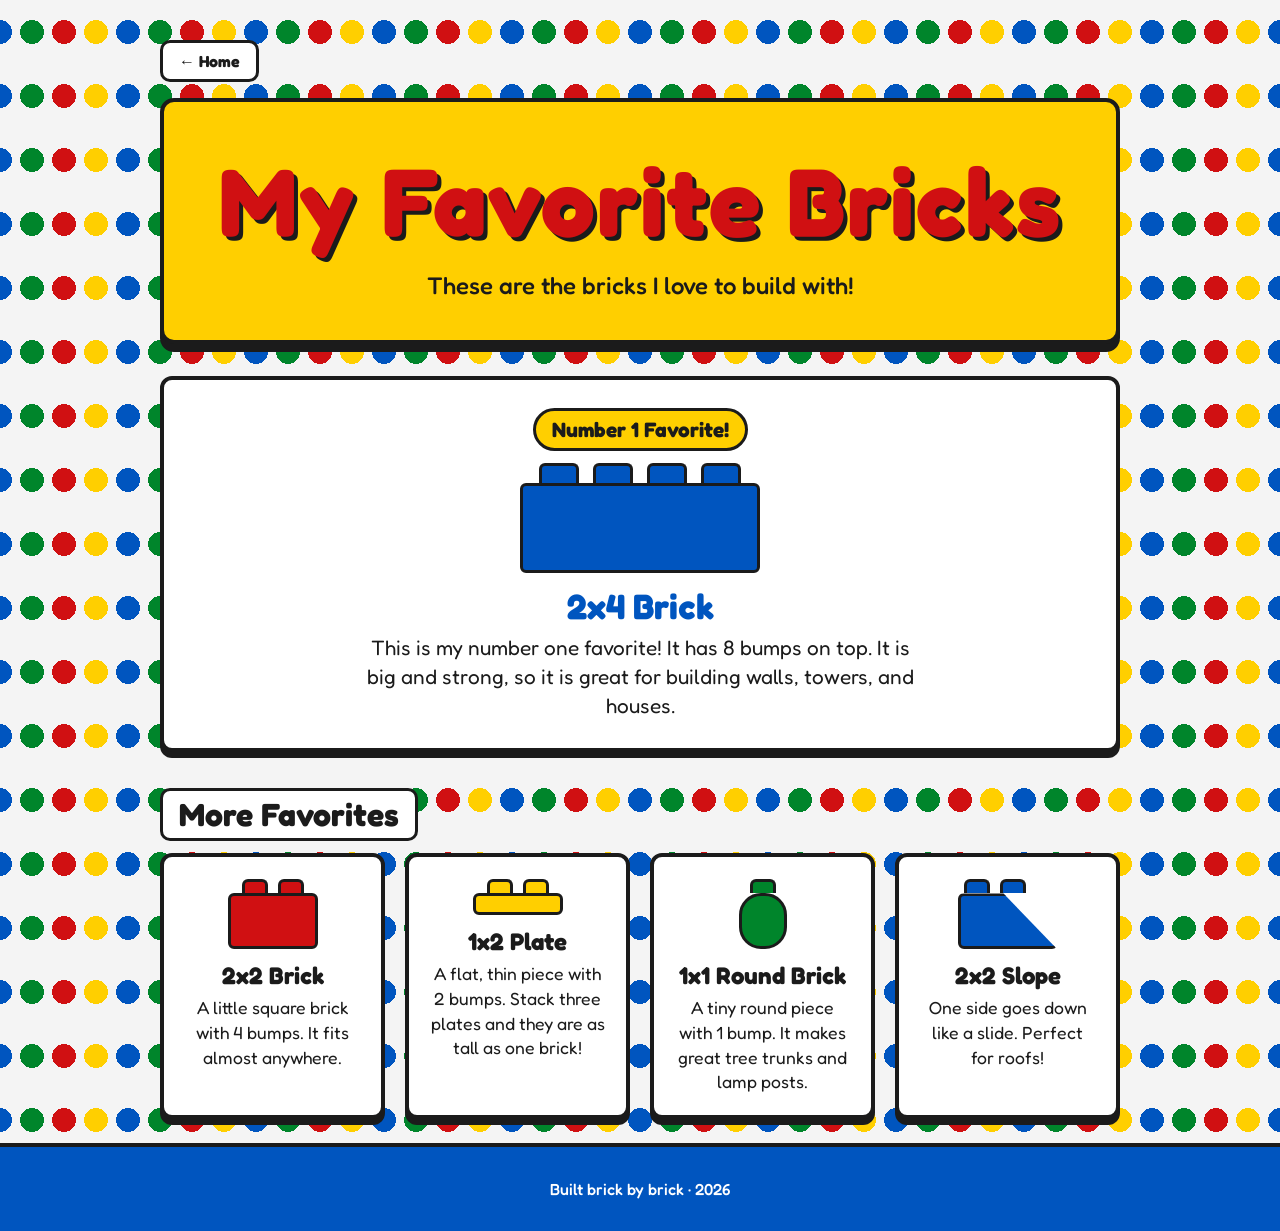
==== frontend/bricks.html @ 42b81dd6 "Add Favorite Bricks page and Stud Stacking Game; remove My Builds card" ====
<!DOCTYPE html>
<html lang="en">
<head>
  <meta charset="UTF-8">
  <meta name="viewport" content="width=device-width, initial-scale=1.0">
  <title>My Favorite Bricks</title>
  <link rel="preconnect" href="https://fonts.googleapis.com">
  <link rel="preconnect" href="https://fonts.gstatic.com" crossorigin>
  <link href="https://fonts.googleapis.com/css2?family=Fredoka:wght@500;700&display=swap" rel="stylesheet">
  <link rel="stylesheet" href="styles.css">
</head>
<body>
  <main class="page">
    <a class="back-link" href="index.html">&larr; Home</a>

    <header class="hero">
      <h1 class="page-title">My Favorite Bricks</h1>
      <p class="welcome">These are the bricks I love to build with!</p>
    </header>

    <section id="featured" class="featured"></section>

    <h2 class="sub-title">More Favorites</h2>
    <section id="others" class="brick-grid"></section>
  </main>

  <footer class="footer">
    <p>Built brick by brick &middot; <span id="year"></span></p>
  </footer>

  <script src="../backend/content.js"></script>
  <script src="../interface/api.js"></script>
  <script src="brick-art.js"></script>
  <script src="bricks.js"></script>
</body>
</html>
---- frontend/styles.css ----
/* Classic brick colors. Every stud uses exactly one of these, solid, never blended. */
:root {
  --red: #D01012;
  --yellow: #FFCF00;
  --blue: #0055BF;
  --green: #00852B;
  --ink: #1B1B1B;
  --plate: #F4F4F4;
}

* { box-sizing: border-box; }

body {
  margin: 0;
  min-height: 100vh;
  font-family: "Fredoka", "Comic Sans MS", "Trebuchet MS", sans-serif;
  color: var(--ink);
  background-color: var(--plate);
  /* Stud pattern: four layers, each a single solid color with a hard edge (no gradients inside a stud). */
  background-image:
    radial-gradient(circle at center, var(--red) 0 12px, transparent 12px),
    radial-gradient(circle at center, var(--yellow) 0 12px, transparent 12px),
    radial-gradient(circle at center, var(--blue) 0 12px, transparent 12px),
    radial-gradient(circle at center, var(--green) 0 12px, transparent 12px);
  background-size: 128px 64px;
  background-position: 0 0, 32px 0, 64px 0, 96px 0;
  display: flex;
  flex-direction: column;
}

.page {
  flex: 1;
  width: min(960px, 92%);
  margin: 40px auto 24px;
}

/* A row of four bricks. Each brick and its studs are one solid color. */
.brick-row {
  display: grid;
  grid-template-columns: repeat(4, 1fr);
  gap: 8px;
  margin-bottom: 24px;
}

.brick {
  position: relative;
  height: 56px;
  margin-top: 16px;
  border-radius: 6px;
  display: flex;
  justify-content: space-around;
  padding: 0 10%;
  border: 3px solid var(--ink);
}

.brick span {
  width: 26px;
  height: 16px;
  margin-top: -19px;
  border: 3px solid var(--ink);
  border-bottom: none;
  border-radius: 6px 6px 0 0;
  background: inherit; /* same single solid color as its brick */
}

.red    { background: var(--red); }
.yellow { background: var(--yellow); }
.blue   { background: var(--blue); }
.green  { background: var(--green); }

.hero {
  background: var(--yellow);
  border: 4px solid var(--ink);
  border-radius: 14px;
  padding: 40px 24px;
  text-align: center;
  box-shadow: 0 8px 0 var(--ink);
}

.hero h1 {
  margin: 0;
  font-size: clamp(3rem, 10vw, 6rem);
  font-weight: 700;
  letter-spacing: 2px;
  color: var(--red);
  text-shadow: 4px 4px 0 var(--ink);
}

.welcome {
  margin: 12px 0 0;
  font-size: clamp(1.1rem, 2.6vw, 1.5rem);
  font-weight: 500;
}

.cards {
  display: grid;
  grid-template-columns: repeat(auto-fit, minmax(220px, 1fr));
  gap: 20px;
  margin-top: 32px;
}

.card {
  border: 4px solid var(--ink);
  border-radius: 12px;
  padding: 20px;
  color: #fff;
  box-shadow: 0 6px 0 var(--ink);
  transition: transform 0.15s ease;
  cursor: pointer;
}

.card h2 { margin: 0 0 8px; font-size: 1.6rem; }
.card p  { margin: 0; font-size: 1.05rem; }

.card.pop { transform: translateY(-8px); }

.footer {
  text-align: center;
  padding: 16px;
  background: var(--blue);
  color: #fff;
  border-top: 4px solid var(--ink);
  font-weight: 500;
}

@media (max-width: 600px) {
  .brick-row { grid-template-columns: repeat(2, 1fr); }
}

/* ---------- Page links on the homepage ---------- */
.page-links {
  display: grid;
  grid-template-columns: repeat(auto-fit, minmax(220px, 1fr));
  gap: 20px;
  margin-top: 32px;
}

.page-link {
  display: block;
  text-align: center;
  text-decoration: none;
  font-size: 1.5rem;
  font-weight: 700;
  padding: 22px 16px;
  border: 4px solid var(--ink);
  border-radius: 12px;
  box-shadow: 0 6px 0 var(--ink);
  color: #fff;
  transition: transform 0.15s ease;
}
.page-link.yellow { color: var(--ink); }
.page-link:hover, .page-link:focus { transform: translateY(-4px); }

.back-link {
  display: inline-block;
  margin-bottom: 16px;
  padding: 8px 16px;
  background: #fff;
  color: var(--ink);
  border: 3px solid var(--ink);
  border-radius: 10px;
  text-decoration: none;
  font-weight: 700;
}

.page-title {
  margin: 0;
  font-size: clamp(2.2rem, 7vw, 4rem);
  color: var(--blue);
  text-shadow: 3px 3px 0 var(--ink);
}

.sub-title {
  margin: 36px 0 12px;
  font-size: 2rem;
  background: #fff;
  display: inline-block;
  padding: 4px 16px;
  border: 3px solid var(--ink);
  border-radius: 10px;
}

/* ---------- Favorite Bricks page ---------- */
.featured { margin-top: 32px; }

.brick-grid {
  display: grid;
  grid-template-columns: repeat(auto-fit, minmax(200px, 1fr));
  gap: 20px;
}

.brick-card {
  background: #fff;
  border: 4px solid var(--ink);
  border-radius: 12px;
  padding: 20px;
  text-align: center;
  box-shadow: 0 6px 0 var(--ink);
}
.brick-card h3 { margin: 12px 0 6px; font-size: 1.5rem; }
.brick-card p { margin: 0; font-size: 1.1rem; line-height: 1.4; }

.brick-card.is-featured { padding: 28px; }
.brick-card.is-featured h3 { font-size: 2.2rem; color: var(--blue); }
.brick-card.is-featured p { font-size: 1.3rem; max-width: 560px; margin: 0 auto; }

.badge {
  display: table;
  margin-left: auto !important;
  margin-right: auto !important;
  background: var(--yellow);
  border: 3px solid var(--ink);
  border-radius: 999px;
  padding: 4px 16px;
  font-weight: 700;
  margin-bottom: 12px !important;
}

/* Brick picture: studs on top, body below. Each stud is a single solid color. */
.brick-art { display: inline-flex; flex-direction: column; align-items: center; }
.art-studs { display: flex; gap: 10px; justify-content: center; }
.art-stud {
  width: 26px;
  height: 14px;
  border: 3px solid var(--ink);
  border-bottom: none;
  border-radius: 6px 6px 0 0;
}
.art-body {
  height: 56px;
  border: 3px solid var(--ink);
  border-radius: 6px;
}

.brick-art.shape-plate .art-body { height: 22px; width: 90px; }
.brick-art.shape-round .art-body { width: 48px; border-radius: 22px; }
.brick-art.shape-slope { align-items: flex-start; }
.brick-art.shape-slope .art-studs { padding-left: 6px; }
.brick-art.shape-slope .art-body {
  width: 100px;
  clip-path: polygon(0 0, 46% 0, 100% 100%, 0 100%);
}
.brick-art.shape-brick .art-body { width: 90px; }
.brick-art.big .art-studs { gap: 14px; }
.brick-art.big .art-stud { width: 40px; height: 20px; }
.brick-art.big .art-body { width: 240px; height: 90px; }

/* ---------- Stud stacking game ---------- */
.game { margin-top: 32px; text-align: center; }

.game-board {
  background: #fff;
  border: 4px solid var(--ink);
  border-radius: 12px;
  box-shadow: 0 6px 0 var(--ink);
  padding: 20px;
}

.order-hint { display: flex; gap: 10px; justify-content: center; margin-bottom: 12px; }
.order-hint .stud-piece { width: 34px; height: 34px; cursor: default; }

.stack {
  min-height: 260px;
  display: flex;
  flex-direction: column-reverse; /* first stud sits at the bottom */
  align-items: center;
  justify-content: flex-start;
  gap: 4px;
  padding: 8px;
}

.stud-piece {
  display: inline-block;
  width: 110px;
  height: 56px;
  border: 4px solid var(--ink);
  border-radius: 14px;
  padding: 0;
}
.stack .stud-piece { animation: drop 0.25s ease-out; }

.message { font-size: 1.5rem; font-weight: 700; margin: 12px 0 0; }

.choices { display: flex; flex-wrap: wrap; gap: 16px; justify-content: center; margin: 24px 0; }
.choices .stud-piece {
  width: 90px;
  height: 90px;
  border-radius: 50%;
  cursor: pointer;
  box-shadow: 0 6px 0 var(--ink);
  transition: transform 0.1s ease;
}
.choices .stud-piece:active { transform: translateY(4px); box-shadow: 0 2px 0 var(--ink); }

.restart {
  font-family: inherit;
  font-size: 1.3rem;
  font-weight: 700;
  padding: 10px 24px;
  background: var(--yellow);
  border: 4px solid var(--ink);
  border-radius: 12px;
  box-shadow: 0 6px 0 var(--ink);
  cursor: pointer;
}

.stack.oops { animation: shake 0.4s ease; }
.stack.win { animation: hop 0.6s ease 3; }

.party { pointer-events: none; position: fixed; inset: 0; overflow: hidden; }
.confetti {
  position: absolute;
  top: -30px;
  width: 18px;
  height: 18px;
  border: 2px solid var(--ink);
  border-radius: 4px;
  animation: fall 2.2s linear forwards;
}

@keyframes drop { from { transform: translateY(-40px); opacity: 0; } to { transform: none; opacity: 1; } }
@keyframes shake { 0%, 100% { transform: none; } 25% { transform: translateX(-12px); } 75% { transform: translateX(12px); } }
@keyframes hop { 0%, 100% { transform: none; } 50% { transform: translateY(-24px) scale(1.05); } }
@keyframes fall { to { transform: translateY(110vh) rotate(540deg); } }
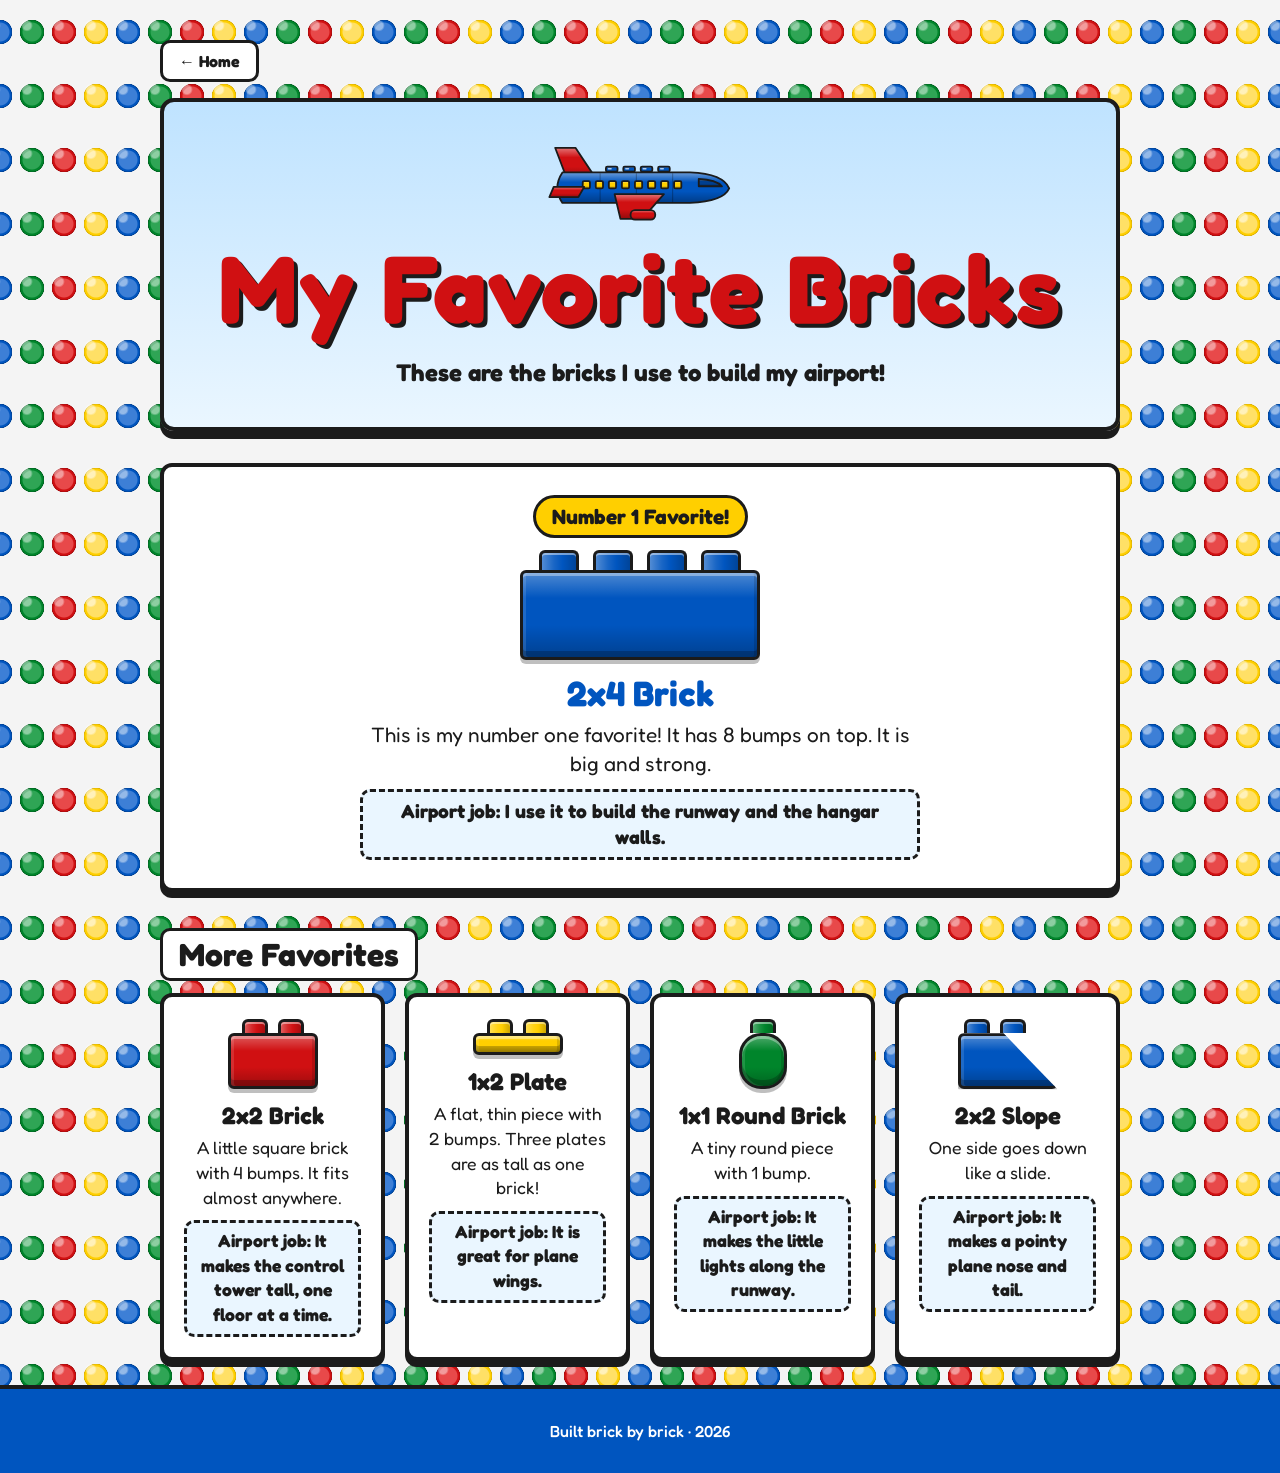
==== commit 9e24535f: "Airport theme, 3D bricks, F-16 guardian, Tower Builder takeoff, and Arcade with four games" ====
--- a/frontend/bricks.html
+++ b/frontend/bricks.html
@@ -13,9 +13,10 @@
   <main class="page">
     <a class="back-link" href="index.html">&larr; Home</a>
 
-    <header class="hero">
+    <header class="hero sky-hero">
+      <div id="hero-plane" class="hero-plane" aria-hidden="true"></div>
       <h1 class="page-title">My Favorite Bricks</h1>
-      <p class="welcome">These are the bricks I love to build with!</p>
+      <p class="welcome">These are the bricks I use to build my airport!</p>
     </header>
 
     <section id="featured" class="featured"></section>
@@ -31,6 +32,7 @@
   <script src="../backend/content.js"></script>
   <script src="../interface/api.js"></script>
   <script src="brick-art.js"></script>
+  <script src="airport-art.js"></script>
   <script src="bricks.js"></script>
 </body>
 </html>
--- a/frontend/styles.css
+++ b/frontend/styles.css
@@ -17,13 +17,18 @@
   color: var(--ink);
   background-color: var(--plate);
   /* Stud pattern: four layers, each a single solid color with a hard edge (no gradients inside a stud). */
+  /* 3D stud pattern. Each stud uses only tints of its own color (never a second color). */
   background-image:
-    radial-gradient(circle at center, var(--red) 0 12px, transparent 12px),
-    radial-gradient(circle at center, var(--yellow) 0 12px, transparent 12px),
-    radial-gradient(circle at center, var(--blue) 0 12px, transparent 12px),
-    radial-gradient(circle at center, var(--green) 0 12px, transparent 12px);
+    radial-gradient(circle at 46% 40%, rgba(255,255,255,0.45) 0 4px, transparent 6px),
+    radial-gradient(circle at center, #E8494A 0 9px, var(--red) 10px 11px, #A00B0D 12px, transparent 12.5px),
+    radial-gradient(circle at 46% 40%, rgba(255,255,255,0.55) 0 4px, transparent 6px),
+    radial-gradient(circle at center, #FFE066 0 9px, var(--yellow) 10px 11px, #D9AF00 12px, transparent 12.5px),
+    radial-gradient(circle at 46% 40%, rgba(255,255,255,0.45) 0 4px, transparent 6px),
+    radial-gradient(circle at center, #3D7FD6 0 9px, var(--blue) 10px 11px, #003F8F 12px, transparent 12.5px),
+    radial-gradient(circle at 46% 40%, rgba(255,255,255,0.45) 0 4px, transparent 6px),
+    radial-gradient(circle at center, #2FA555 0 9px, var(--green) 10px 11px, #005F1E 12px, transparent 12.5px);
   background-size: 128px 64px;
-  background-position: 0 0, 32px 0, 64px 0, 96px 0;
+  background-position: 0 0, 0 0, 32px 0, 32px 0, 64px 0, 64px 0, 96px 0, 96px 0;
   display: flex;
   flex-direction: column;
 }
@@ -60,13 +65,13 @@
   border: 3px solid var(--ink);
   border-bottom: none;
   border-radius: 6px 6px 0 0;
-  background: inherit; /* same single solid color as its brick */
-}
-
-.red    { background: var(--red); }
-.yellow { background: var(--yellow); }
-.blue   { background: var(--blue); }
-.green  { background: var(--green); }
+  background-color: inherit; /* same single color as its brick */
+}
+
+.red    { --c: var(--red);    --c-hi: #E8494A; --c-lo: #A00B0D; background-color: var(--red); }
+.yellow { --c: var(--yellow); --c-hi: #FFE066; --c-lo: #D9AF00; background-color: var(--yellow); }
+.blue   { --c: var(--blue);   --c-hi: #3D7FD6; --c-lo: #003F8F; background-color: var(--blue); }
+.green  { --c: var(--green);  --c-hi: #2FA555; --c-lo: #005F1E; background-color: var(--green); }
 
 .hero {
   background: var(--yellow);
@@ -322,3 +327,407 @@
 @keyframes shake { 0%, 100% { transform: none; } 25% { transform: translateX(-12px); } 75% { transform: translateX(12px); } }
 @keyframes hop { 0%, 100% { transform: none; } 50% { transform: translateY(-24px) scale(1.05); } }
 @keyframes fall { to { transform: translateY(110vh) rotate(540deg); } }
+
+
+/* ---------- Realistic plastic look ----------
+   Light and shadow are white/black overlays on the piece's own color,
+   so every stud and brick stays one color. */
+.brick, .art-body {
+  background-image: linear-gradient(180deg, rgba(255,255,255,0.30) 0%, rgba(255,255,255,0) 30%, rgba(0,0,0,0) 62%, rgba(0,0,0,0.24) 100%);
+  box-shadow:
+    inset 0 3px 0 rgba(255,255,255,0.35),
+    inset 0 -6px 0 rgba(0,0,0,0.22),
+    inset 3px 0 0 rgba(255,255,255,0.12),
+    inset -3px 0 0 rgba(0,0,0,0.14),
+    0 4px 0 rgba(0,0,0,0.25);
+}
+
+.brick span, .art-stud {
+  background-image: linear-gradient(90deg, rgba(255,255,255,0.32) 0%, rgba(255,255,255,0.10) 35%, rgba(0,0,0,0) 60%, rgba(0,0,0,0.20) 100%);
+  box-shadow: inset 0 2px 0 rgba(255,255,255,0.45);
+}
+
+.stud-piece {
+  background-image: linear-gradient(180deg, rgba(255,255,255,0.32) 0%, rgba(255,255,255,0) 35%, rgba(0,0,0,0) 60%, rgba(0,0,0,0.24) 100%);
+  box-shadow: inset 0 3px 0 rgba(255,255,255,0.35), inset 0 -6px 0 rgba(0,0,0,0.22);
+}
+
+.choices .stud-piece, .order-hint .stud-piece {
+  background-image:
+    radial-gradient(circle at 36% 30%, rgba(255,255,255,0.60) 0 12%, rgba(255,255,255,0) 38%),
+    radial-gradient(circle at 50% 50%, rgba(0,0,0,0) 0 55%, rgba(0,0,0,0.25) 75%);
+  box-shadow: inset 0 -5px 0 rgba(0,0,0,0.22), 0 6px 0 var(--ink);
+}
+.order-hint .stud-piece { box-shadow: inset 0 -3px 0 rgba(0,0,0,0.22); }
+.choices .stud-piece:active { box-shadow: inset 0 -3px 0 rgba(0,0,0,0.22), 0 2px 0 var(--ink); }
+
+.confetti {
+  background-image: linear-gradient(180deg, rgba(255,255,255,0.35), rgba(0,0,0,0.2));
+}
+
+/* =====================================================================
+   AIRPORT THEME
+   Every brick, stud, plane, and tower piece uses only red, yellow, blue, or green.
+   Shading = lighter/darker tones of the same color or white/black overlays.
+   ===================================================================== */
+:root {
+  --sky-top: #BFE3FF;
+  --sky-low: #EAF6FF;
+  --tarmac: #3A3E44;
+}
+
+/* ---------- SVG brick art (planes, jet, tower) ---------- */
+.art-svg { display: block; width: 100%; height: auto; overflow: visible; }
+.art-svg .pc { fill: var(--c); }
+.art-svg .pc.tone-hi { fill: var(--c-hi); }
+.art-svg .pc.tone-lo { fill: var(--c-lo); }
+.art-svg .shade { stroke: none; }
+.art-svg .edge { fill: none; stroke: var(--ink); stroke-width: 2.5; stroke-linejoin: round; }
+.art-svg .seam { stroke: rgba(0,0,0,0.28); stroke-width: 1.5; }
+.art-svg .shine { fill: rgba(255,255,255,0.7); }
+.art-svg .gleam { fill: none; stroke: rgba(255,255,255,0.8); stroke-width: 3; stroke-linecap: round; }
+.art-svg .mouth { fill: var(--ink); }
+/* the color classes also set background-color; SVG shapes ignore it */
+
+/* ---------- Homepage airport scene ---------- */
+.airport {
+  position: relative;
+  overflow: hidden;
+  border: 4px solid var(--ink);
+  border-radius: 14px;
+  box-shadow: 0 8px 0 var(--ink);
+  background: linear-gradient(180deg, var(--sky-top) 0%, var(--sky-low) 70%);
+}
+
+.airport-sign {
+  position: relative;
+  z-index: 2;
+  width: fit-content;
+  max-width: calc(100% - 32px);
+  margin: 24px auto 0;
+  padding: 14px 28px 16px;
+  text-align: center;
+  background: #fff;
+  border: 4px solid var(--ink);
+  border-radius: 12px;
+  box-shadow: 0 6px 0 var(--ink);
+}
+.airport-sign h1 {
+  margin: 0;
+  font-size: clamp(3rem, 10vw, 5.5rem);
+  line-height: 1;
+  letter-spacing: 2px;
+  color: var(--red);
+  text-shadow: 4px 4px 0 var(--ink);
+}
+.airport-sign .welcome { margin-top: 10px; }
+
+.clouds { position: absolute; inset: 0; pointer-events: none; }
+.cloud {
+  position: absolute;
+  height: 26px;
+  background: #fff;
+  border-radius: 6px;
+  box-shadow: inset 0 -5px 0 rgba(0,0,0,0.06), 0 3px 0 rgba(0,0,0,0.08);
+}
+.cloud::before {
+  content: "";
+  position: absolute;
+  left: 22%;
+  top: -16px;
+  width: 50%;
+  height: 18px;
+  background: #fff;
+  border-radius: 6px 6px 0 0;
+}
+.cloud.c1 { width: 120px; left: 5%; top: 40px; }
+.cloud.c2 { width: 90px; right: 8%; top: 30px; }
+.cloud.c3 { width: 140px; left: 52%; top: 250px; opacity: 0.8; }
+
+.sky-lane {
+  position: relative;
+  z-index: 1;
+  height: 190px;
+}
+.guardian-jet {
+  position: absolute;
+  left: 50%;
+  top: 10px;
+  width: min(400px, 78%);
+  margin-left: calc(min(400px, 78%) / -2);
+  filter: drop-shadow(0 10px 6px rgba(0,0,0,0.18));
+  animation: jet-glide 6s ease-in-out infinite alternate;
+}
+.jet-tag {
+  position: absolute;
+  right: 4%;
+  top: 6px;
+  margin: 0;
+  padding: 4px 12px;
+  font-weight: 700;
+  font-size: 1rem;
+  background: var(--yellow);
+  border: 3px solid var(--ink);
+  border-radius: 999px;
+  box-shadow: 0 3px 0 var(--ink);
+}
+
+.airfield {
+  position: relative;
+  height: 250px;
+}
+.tower {
+  position: absolute;
+  z-index: 2;
+  left: 5%;
+  bottom: 114px;
+  width: 110px;
+}
+.grass {
+  position: absolute;
+  left: 0; right: 0;
+  bottom: 110px;
+  height: 22px;
+  background-color: var(--green);
+  background-image:
+    radial-gradient(circle at 50% 45%, var(--c-hi, #2FA555) 0 4px, var(--green) 5px 6px, #005F1E 7px, transparent 7.5px),
+    linear-gradient(180deg, rgba(255,255,255,0.25), rgba(0,0,0,0.2));
+  background-size: 22px 22px, 100% 100%;
+  border-top: 3px solid var(--ink);
+}
+.runway {
+  position: absolute;
+  left: 0; right: 0; bottom: 0;
+  height: 110px;
+  background: var(--tarmac);
+  background-image: linear-gradient(180deg, rgba(255,255,255,0.08), rgba(0,0,0,0.25));
+  border-top: 3px solid var(--ink);
+}
+.center-line {
+  position: absolute;
+  left: 0; right: 0; top: 50%;
+  height: 8px;
+  margin-top: -4px;
+  background: repeating-linear-gradient(90deg, #fff 0 46px, transparent 46px 80px);
+  opacity: 0.9;
+}
+.runway-lights {
+  position: absolute;
+  left: 2%; right: 2%;
+  display: flex;
+  justify-content: space-between;
+}
+.runway-lights.top { top: 10px; }
+.runway-lights.bottom { bottom: 10px; }
+.runway-light {
+  width: 14px;
+  height: 14px;
+  border-radius: 50%;
+  border: 2px solid var(--ink);
+  background-image: radial-gradient(circle at 35% 30%, rgba(255,255,255,0.75) 0 20%, rgba(255,255,255,0) 45%),
+                    radial-gradient(circle, rgba(0,0,0,0) 55%, rgba(0,0,0,0.25) 80%);
+  box-shadow: 0 0 8px 1px var(--c-hi);
+  animation: blink 1.6s ease-in-out infinite;
+}
+.runway-plane {
+  position: absolute;
+  z-index: 3;
+  right: 6%;
+  bottom: 40px;
+  width: min(290px, 46%);
+  transform-origin: 20% 90%;
+  animation: takeoff 4s ease-in-out infinite alternate;
+}
+
+/* ---------- Departure board links ---------- */
+.board {
+  margin-top: 32px;
+  padding: 18px;
+  background: #22252A;
+  border: 4px solid var(--ink);
+  border-radius: 14px;
+  box-shadow: 0 8px 0 var(--ink);
+}
+.board-title {
+  margin: 0 0 14px;
+  color: var(--yellow);
+  font-size: 1.7rem;
+  letter-spacing: 3px;
+  text-transform: uppercase;
+}
+.board .page-links {
+  display: grid;
+  grid-template-columns: 1fr;
+  gap: 12px;
+  margin: 0;
+}
+.board .page-link {
+  display: flex;
+  align-items: center;
+  gap: 14px;
+  padding: 12px 14px;
+  text-align: left;
+  font-size: 1.4rem;
+  color: #fff;
+  background: #33373D;
+  border: 3px solid #000;
+  border-radius: 10px;
+  box-shadow: 0 4px 0 #000;
+}
+.board .page-link:hover, .board .page-link:focus-visible {
+  transform: translateY(-3px);
+  outline: 3px solid var(--yellow);
+  outline-offset: 2px;
+}
+.gate {
+  flex: none;
+  min-width: 92px;
+  padding: 6px 10px;
+  text-align: center;
+  font-size: 1.05rem;
+  color: #fff;
+  border: 3px solid var(--ink);
+  border-radius: 8px;
+  background-image: linear-gradient(180deg, rgba(255,255,255,0.30) 0%, rgba(255,255,255,0) 35%, rgba(0,0,0,0) 60%, rgba(0,0,0,0.24) 100%);
+  box-shadow: inset 0 2px 0 rgba(255,255,255,0.35), inset 0 -3px 0 rgba(0,0,0,0.22);
+}
+.gate.yellow { color: var(--ink); }
+.flight { flex: 1; letter-spacing: 1px; }
+.status {
+  flex: none;
+  color: var(--yellow);
+  font-size: 1rem;
+  text-transform: uppercase;
+  letter-spacing: 2px;
+  animation: blink 2s steps(2, jump-none) infinite;
+}
+
+/* About / Ideas cards keep the plastic look */
+.card {
+  background-image: linear-gradient(180deg, rgba(255,255,255,0.22) 0%, rgba(255,255,255,0) 30%, rgba(0,0,0,0) 65%, rgba(0,0,0,0.20) 100%);
+}
+.card.yellow { color: var(--ink); }
+
+/* ---------- Favorite Bricks: airport job line ---------- */
+.airport-job {
+  display: inline-block;
+  margin-top: 10px !important;
+  padding: 6px 12px;
+  font-weight: 700;
+  background: #EAF6FF;
+  border: 3px dashed var(--ink);
+  border-radius: 10px;
+}
+.brick-card.is-featured .airport-job { font-size: 1.2rem; }
+
+.hero.sky-hero {
+  background: linear-gradient(180deg, var(--sky-top), var(--sky-low));
+  position: relative;
+  overflow: hidden;
+}
+.hero.sky-hero .hero-plane {
+  width: 190px;
+  margin: 0 auto 6px;
+}
+.hero.sky-hero .welcome { font-weight: 700; }
+
+/* ---------- Tower Builder game ---------- */
+.tower-board {
+  position: relative;
+  background: linear-gradient(180deg, var(--sky-top), var(--sky-low));
+  overflow: hidden;
+}
+.tower-board .stack {
+  position: relative;
+  min-height: 300px;
+  gap: 12px;
+  padding-bottom: 30px;
+}
+.tower-board .stack::after {
+  /* runway strip the tower stands on */
+  content: "";
+  position: absolute;
+  left: -20px; right: -20px; bottom: 0;
+  height: 24px;
+  background: var(--tarmac) repeating-linear-gradient(90deg, rgba(255,255,255,0.85) 0 30px, transparent 30px 56px) center / 100% 4px no-repeat;
+  border-top: 3px solid var(--ink);
+}
+.stack .stud-piece {
+  position: relative;
+  width: 140px;
+  height: 44px;
+  border-radius: 6px;
+  flex: none;
+}
+.stack .stud-piece::before, .stack .stud-piece::after {
+  /* two studs on top, same single color as the brick */
+  content: "";
+  position: absolute;
+  top: -13px;
+  width: 30px;
+  height: 11px;
+  border: 3px solid var(--ink);
+  border-bottom: none;
+  border-radius: 5px 5px 0 0;
+  background-color: var(--c);
+  background-image: linear-gradient(90deg, rgba(255,255,255,0.35) 0%, rgba(255,255,255,0.1) 35%, rgba(0,0,0,0) 60%, rgba(0,0,0,0.2) 100%);
+}
+.stack .stud-piece::before { left: 20px; }
+.stack .stud-piece::after { right: 20px; }
+.tower-cab {
+  width: 150px;
+  flex: none;
+  animation: drop 0.4s ease-out;
+}
+.win-plane {
+  position: fixed;
+  z-index: 20;
+  left: 0;
+  top: 40%;
+  width: 260px;
+  animation: fly-by 3.2s ease-in forwards;
+  pointer-events: none;
+}
+
+/* ---------- Animations ---------- */
+@keyframes jet-glide {
+  0%   { transform: translate(-30px, 8px) rotate(2deg); }
+  50%  { transform: translate(0, -6px) rotate(-3deg); }
+  100% { transform: translate(30px, 6px) rotate(1deg); }
+}
+@keyframes takeoff {
+  from { transform: translateX(0) rotate(0deg); }
+  to   { transform: translate(-18px, -20px) rotate(-7deg); }
+}
+@keyframes blink { 0%, 100% { opacity: 1; } 50% { opacity: 0.55; } }
+@keyframes fly-by {
+  from { transform: translate(-300px, 120px) rotate(-6deg); }
+  to   { transform: translate(110vw, -260px) rotate(-14deg); }
+}
+
+/* ---------- Phone width ---------- */
+@media (max-width: 600px) {
+  .page { margin-top: 20px; }
+  .airport-sign { padding: 10px 16px 12px; margin-top: 16px; }
+  .sky-lane { height: 170px; }
+  .guardian-jet { top: 28px; }
+  .jet-tag { right: 50%; transform: translateX(50%); top: 0; font-size: 0.9rem; white-space: nowrap; }
+  .cloud.c3 { display: none; }
+  .airfield { height: 210px; }
+  .tower { width: 58px; left: 3%; bottom: 99px; }
+  .runway { height: 96px; }
+  .grass { bottom: 96px; }
+  .runway-plane { width: 58%; right: 3%; bottom: 30px; }
+  .runway-light { width: 11px; height: 11px; }
+  .board .page-link { font-size: 1.1rem; gap: 10px; padding: 10px; flex-wrap: wrap; }
+  .gate { min-width: 74px; font-size: 0.95rem; }
+  .status { font-size: 0.85rem; }
+  .stack .stud-piece { width: 120px; }
+}
+
+/* ---------- Respect reduced motion ---------- */
+@media (prefers-reduced-motion: reduce) {
+  *, *::before, *::after { animation: none !important; transition: none !important; }
+  .win-plane { left: 50%; top: 30%; margin-left: -130px; }
+  .confetti { display: none; }
+}
